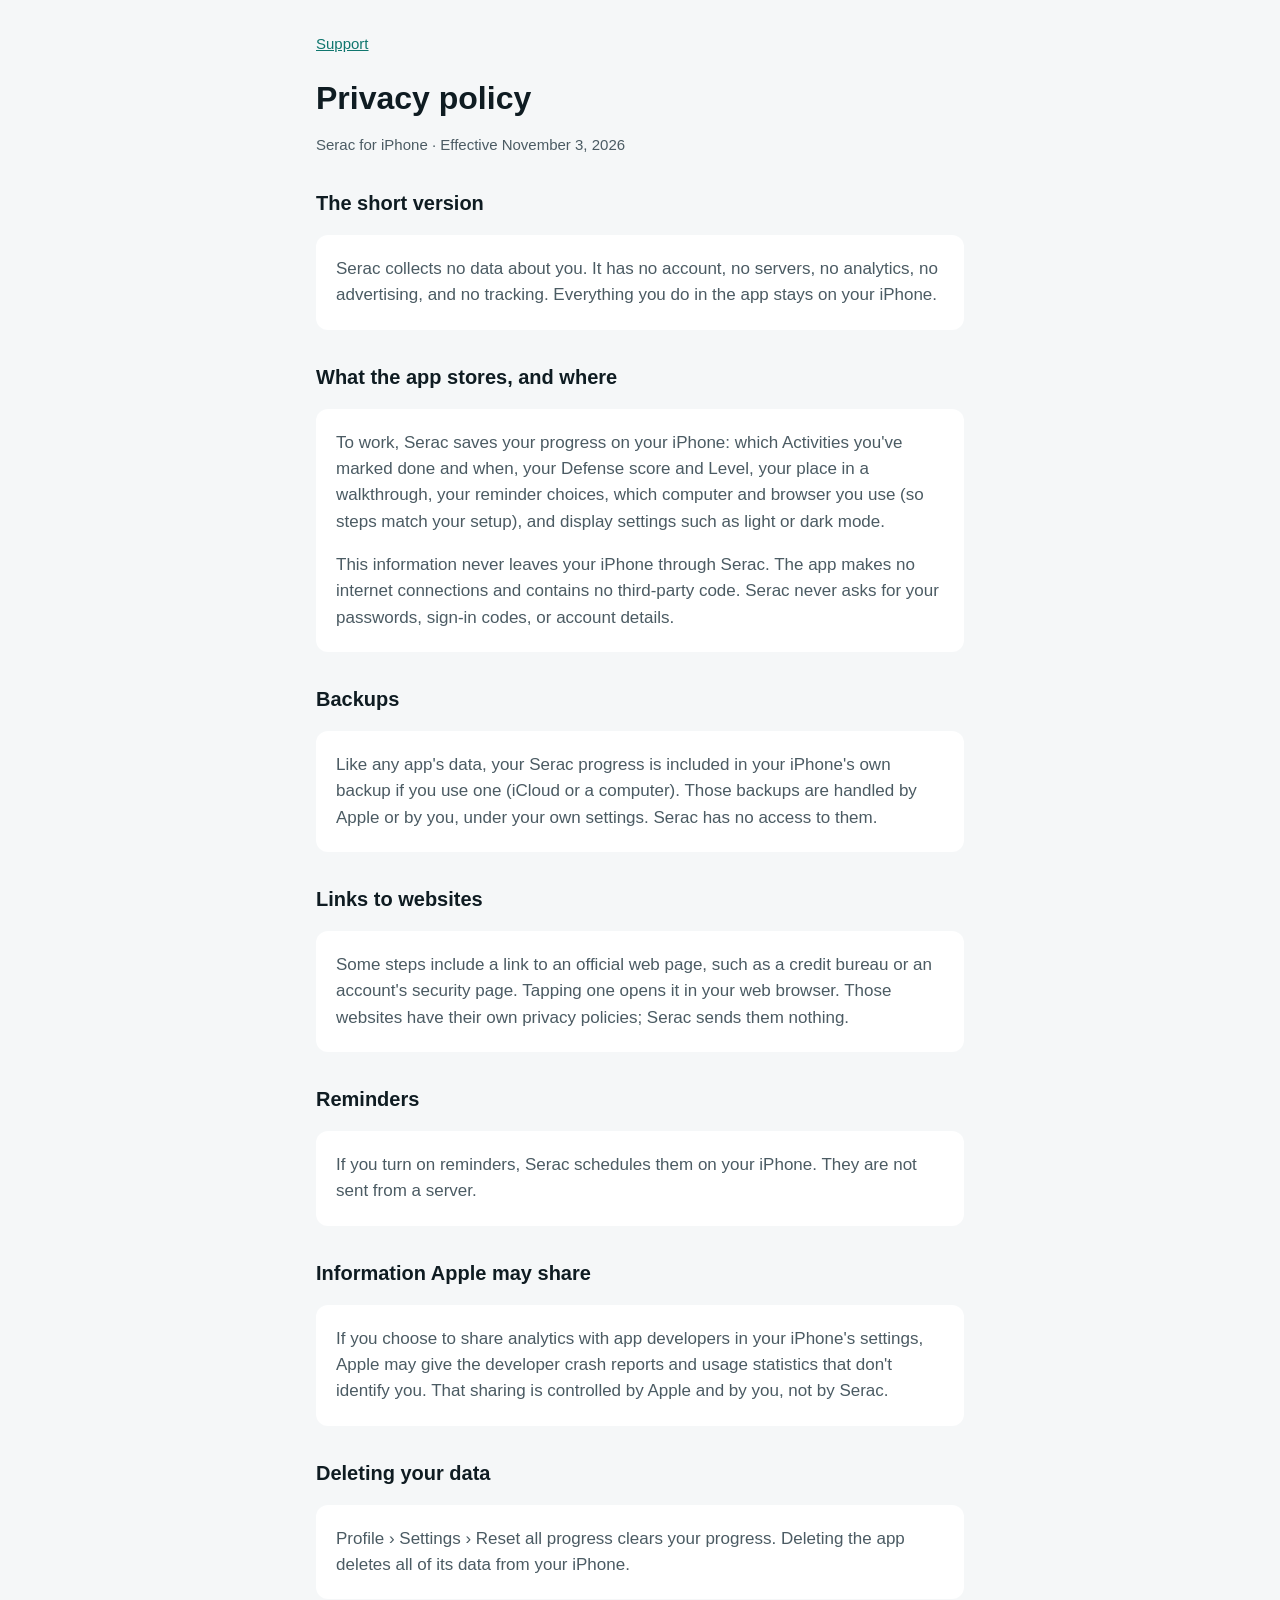
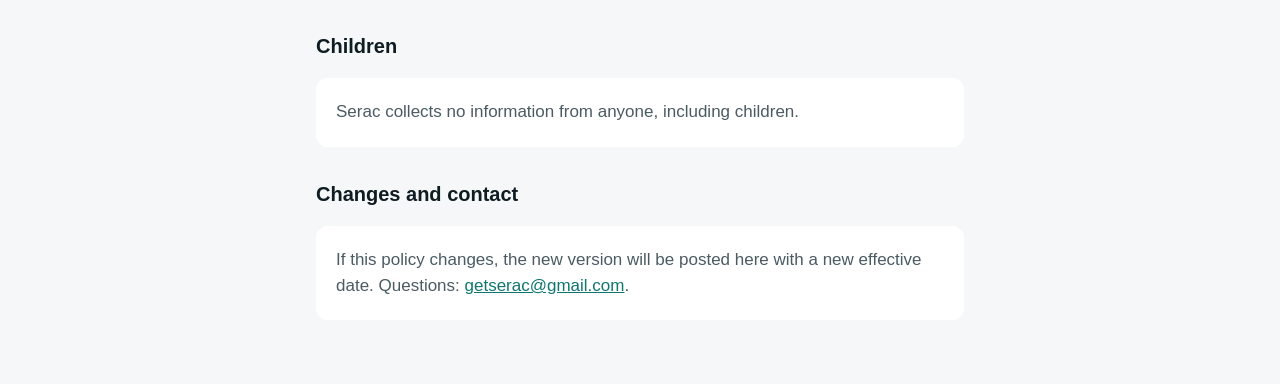
==== privacy.html @ 449bf63a "Support and privacy pages for Serac Copied from site/ in the app repository." ====
<!doctype html>
<!-- privacy.html: the Serac privacy policy (site/). Copied to the public getserac/getserac.github.io repo and served
     by GitHub Pages; its address is the App Store "Privacy Policy URL". Must match PrivacyInfo.xcprivacy,
     the App Privacy answers in APP_STORE.md, and the in-app PrivacyPromiseView. -->
<html lang="en">
<head>
<meta charset="utf-8">
<meta name="viewport" content="width=device-width, initial-scale=1">
<title>Serac Privacy Policy</title>
<link rel="stylesheet" href="style.css">
</head>
<body>
<main>
<nav><a href="index.html">Support</a></nav>
<h1>Privacy policy</h1>
<p class="meta">Serac for iPhone · Effective November 3, 2026</p>

<h2>The short version</h2>
<div class="card">
<p>Serac collects no data about you. It has no account, no servers, no analytics, no advertising, and no tracking. Everything you do in the app stays on your iPhone.</p>
</div>

<h2>What the app stores, and where</h2>
<div class="card">
<p>To work, Serac saves your progress on your iPhone: which Activities you've marked done and when, your Defense score and Level, your place in a walkthrough, your reminder choices, which computer and browser you use (so steps match your setup), and display settings such as light or dark mode.</p>
<p>This information never leaves your iPhone through Serac. The app makes no internet connections and contains no third-party code. Serac never asks for your passwords, sign-in codes, or account details.</p>
</div>

<h2>Backups</h2>
<div class="card">
<p>Like any app's data, your Serac progress is included in your iPhone's own backup if you use one (iCloud or a computer). Those backups are handled by Apple or by you, under your own settings. Serac has no access to them.</p>
</div>

<h2>Links to websites</h2>
<div class="card">
<p>Some steps include a link to an official web page, such as a credit bureau or an account's security page. Tapping one opens it in your web browser. Those websites have their own privacy policies; Serac sends them nothing.</p>
</div>

<h2>Reminders</h2>
<div class="card">
<p>If you turn on reminders, Serac schedules them on your iPhone. They are not sent from a server.</p>
</div>

<h2>Information Apple may share</h2>
<div class="card">
<p>If you choose to share analytics with app developers in your iPhone's settings, Apple may give the developer crash reports and usage statistics that don't identify you. That sharing is controlled by Apple and by you, not by Serac.</p>
</div>

<h2>Deleting your data</h2>
<div class="card">
<p>Profile › Settings › Reset all progress clears your progress. Deleting the app deletes all of its data from your iPhone.</p>
</div>

<h2>Children</h2>
<div class="card">
<p>Serac collects no information from anyone, including children.</p>
</div>

<h2>Changes and contact</h2>
<div class="card">
<p>If this policy changes, the new version will be posted here with a new effective date. Questions: <a href="mailto:getserac@gmail.com">getserac@gmail.com</a>.</p>
</div>
</main>
</body>
</html>
---- style.css ----
/* style.css: shared look for the Serac privacy and support pages (site/). Plain CSS, no fonts or
   scripts loaded from anywhere, so the pages make no third-party requests either. */
:root { --bg: #f5f7f8; --card: #ffffff; --text: #0f1c22; --muted: #4b5b63; --accent: #0f766e; }
@media (prefers-color-scheme: dark) {
  :root { --bg: #0b1418; --card: #13222a; --text: #e8f0f2; --muted: #a3b4bb; --accent: #2dd4bf; }
}
* { box-sizing: border-box; }
body { margin: 0; background: var(--bg); color: var(--text);
  font: 17px/1.55 -apple-system, BlinkMacSystemFont, "Segoe UI", Roboto, sans-serif; }
main { max-width: 680px; margin: 0 auto; padding: 32px 16px 64px; }
h1 { font-size: 32px; line-height: 1.2; margin: 0 0 8px; }
h2 { font-size: 20px; margin: 32px 0 8px; }
p, li { color: var(--muted); }
strong { color: var(--text); }
a { color: var(--accent); }
.card { background: var(--card); border-radius: 12px; padding: 4px 20px; margin-top: 16px; }
.meta { font-size: 15px; }
nav { margin-bottom: 24px; font-size: 15px; }
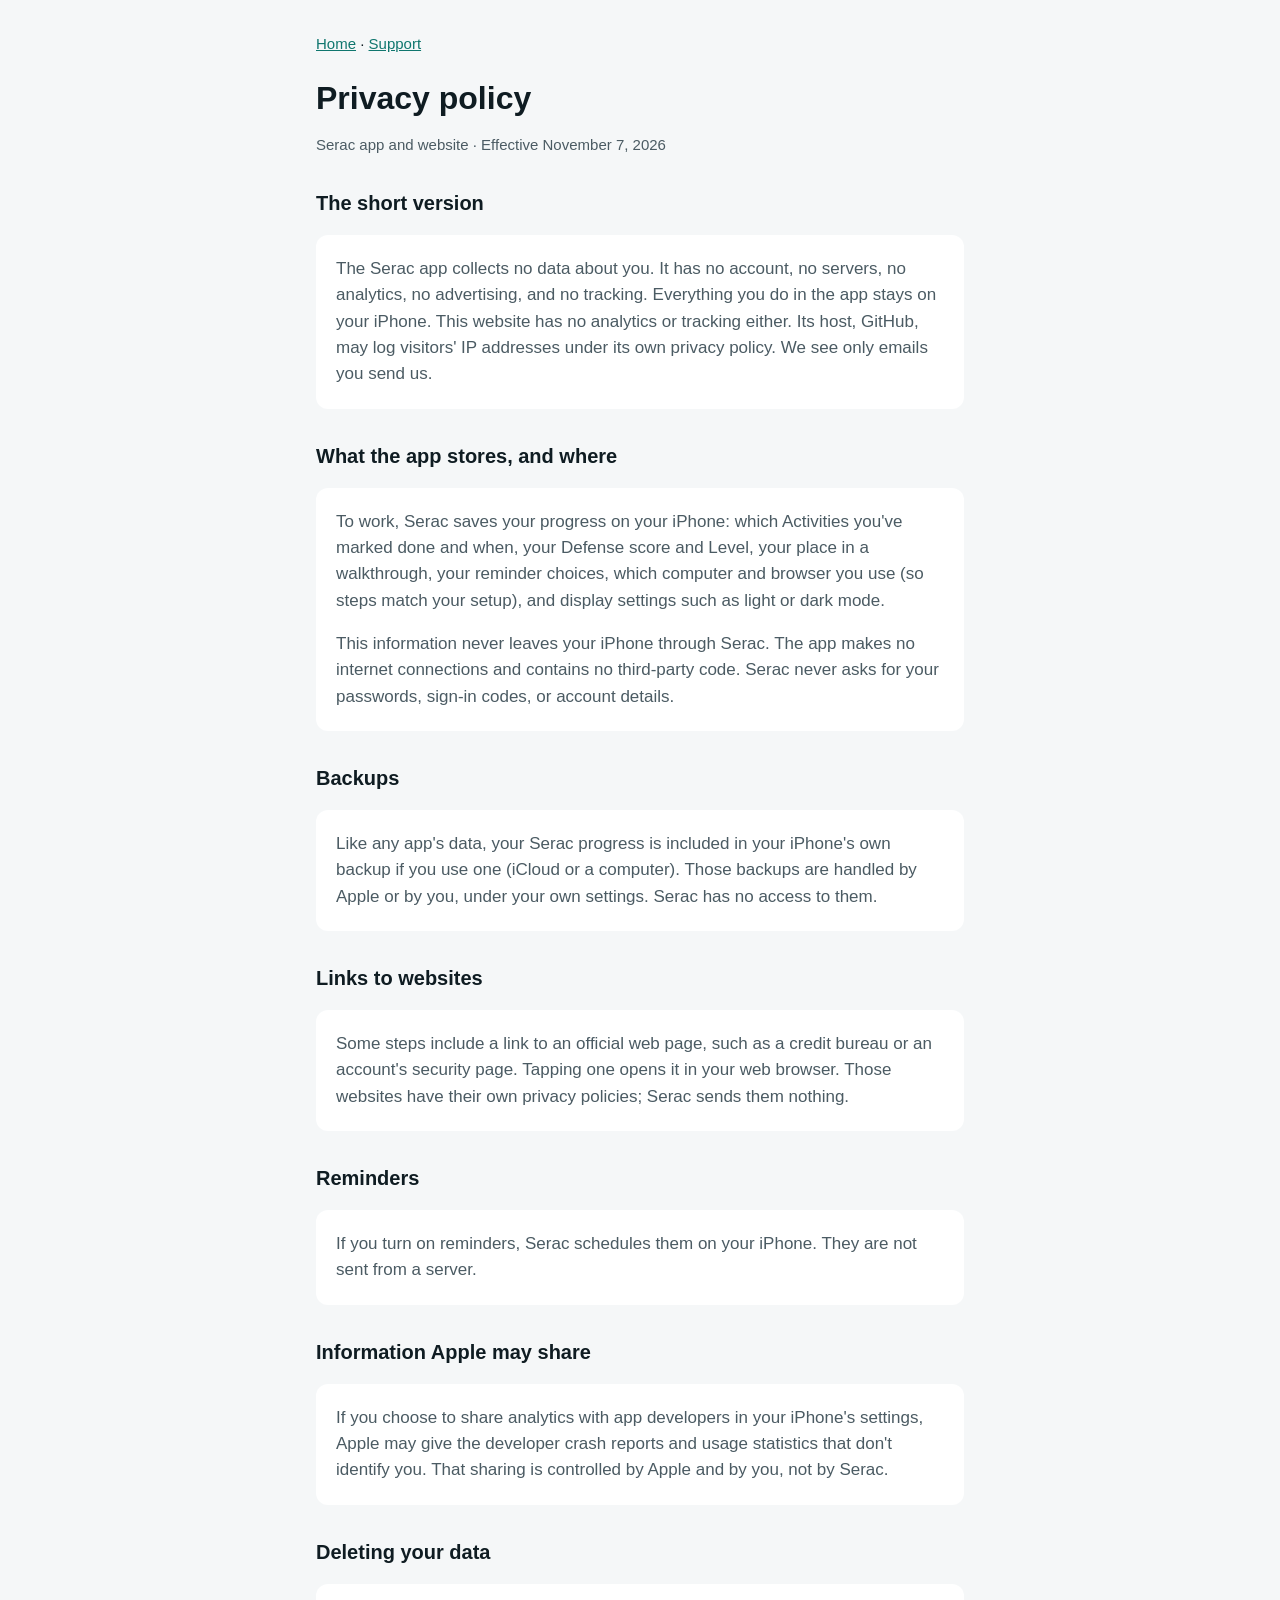
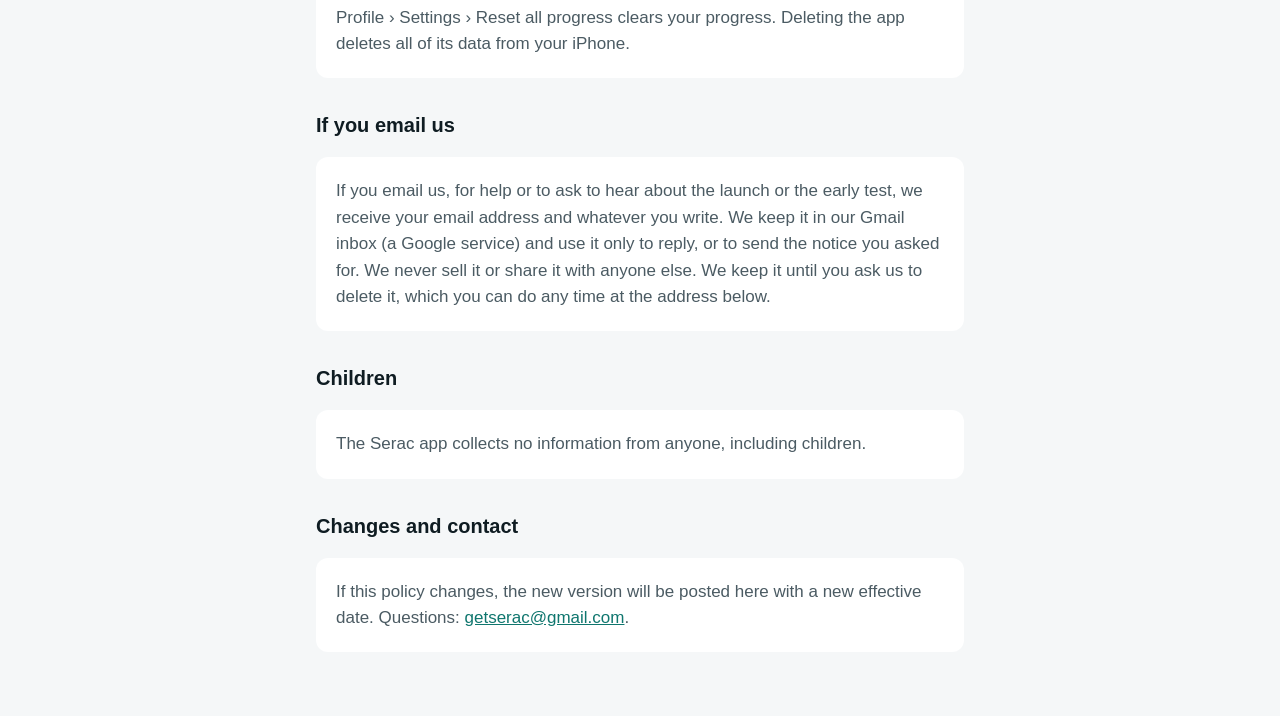
==== commit d7b67d38: "Landing page; support moves to support.html; privacy policy covers emails and the host" ====
--- a/privacy.html
+++ b/privacy.html
@@ -11,13 +11,13 @@
 </head>
 <body>
 <main>
-<nav><a href="index.html">Support</a></nav>
+<nav><a href="index.html">Home</a> · <a href="support.html">Support</a></nav>
 <h1>Privacy policy</h1>
-<p class="meta">Serac for iPhone · Effective November 3, 2026</p>
+<p class="meta">Serac app and website · Effective November 7, 2026</p>
 
 <h2>The short version</h2>
 <div class="card">
-<p>Serac collects no data about you. It has no account, no servers, no analytics, no advertising, and no tracking. Everything you do in the app stays on your iPhone.</p>
+<p>The Serac app collects no data about you. It has no account, no servers, no analytics, no advertising, and no tracking. Everything you do in the app stays on your iPhone. This website has no analytics or tracking either. Its host, GitHub, may log visitors' IP addresses under its own privacy policy. We see only emails you send us.</p>
 </div>
 
 <h2>What the app stores, and where</h2>
@@ -51,9 +51,14 @@
 <p>Profile › Settings › Reset all progress clears your progress. Deleting the app deletes all of its data from your iPhone.</p>
 </div>
 
+<h2>If you email us</h2>
+<div class="card">
+<p>If you email us, for help or to ask to hear about the launch or the early test, we receive your email address and whatever you write. We keep it in our Gmail inbox (a Google service) and use it only to reply, or to send the notice you asked for. We never sell it or share it with anyone else. We keep it until you ask us to delete it, which you can do any time at the address below.</p>
+</div>
+
 <h2>Children</h2>
 <div class="card">
-<p>Serac collects no information from anyone, including children.</p>
+<p>The Serac app collects no information from anyone, including children.</p>
 </div>
 
 <h2>Changes and contact</h2>
--- a/style.css
+++ b/style.css
@@ -1,8 +1,8 @@
-/* style.css: shared look for the Serac privacy and support pages (site/). Plain CSS, no fonts or
+/* style.css: shared look for the Serac landing, support and privacy pages (site/). Plain CSS, no fonts or
    scripts loaded from anywhere, so the pages make no third-party requests either. */
-:root { --bg: #f5f7f8; --card: #ffffff; --text: #0f1c22; --muted: #4b5b63; --accent: #0f766e; }
+:root { --bg: #f5f7f8; --card: #ffffff; --text: #0f1c22; --muted: #4b5b63; --accent: #0f766e; --on-accent: #ffffff; --line: #dde4e7; }
 @media (prefers-color-scheme: dark) {
-  :root { --bg: #0b1418; --card: #13222a; --text: #e8f0f2; --muted: #a3b4bb; --accent: #2dd4bf; }
+  :root { --bg: #0b1418; --card: #13222a; --text: #e8f0f2; --muted: #a3b4bb; --accent: #2dd4bf; --on-accent: #0b1418; --line: #24343c; }
 }
 * { box-sizing: border-box; }
 body { margin: 0; background: var(--bg); color: var(--text);
@@ -16,3 +16,24 @@
 .card { background: var(--card); border-radius: 12px; padding: 4px 20px; margin-top: 16px; }
 .meta { font-size: 15px; }
 nav { margin-bottom: 24px; font-size: 15px; }
+
+/* Landing page (index.html). */
+main.wide { max-width: 960px; }
+.hero { text-align: center; padding: 24px 0 8px; }
+.hero h1 { font-size: 48px; margin-bottom: 12px; }
+.lede { font-size: 20px; max-width: 620px; margin: 0 auto 16px; }
+.badge { display: inline-block; margin: 0 0 20px; padding: 4px 12px; border-radius: 999px;
+  background: var(--card); color: var(--text); font-size: 15px; font-weight: 600; }
+.actions { display: flex; flex-wrap: wrap; gap: 12px; justify-content: center; }
+.button { display: inline-block; padding: 12px 22px; border-radius: 12px; min-height: 44px;
+  background: var(--accent); color: var(--on-accent); font-weight: 600; text-decoration: none; }
+.button.secondary { background: var(--card); color: var(--accent); }
+.features { display: grid; grid-template-columns: repeat(auto-fit, minmax(240px, 1fr)); gap: 16px; margin-top: 32px; }
+.features .card { margin-top: 0; padding: 4px 20px 12px; }
+.features h2, section.card h2 { margin-top: 16px; }
+.shots { display: grid; grid-template-columns: repeat(4, 1fr); gap: 16px; margin: 40px 0 16px; }
+.shots img { width: 100%; height: auto; border-radius: 18px; border: 1px solid var(--line); }
+@media (max-width: 700px) { .shots { grid-template-columns: repeat(2, 1fr); } .hero h1 { font-size: 40px; } }
+section.card { margin-top: 32px; padding-bottom: 12px; }
+.honest { text-align: center; margin-top: 32px; }
+footer { text-align: center; font-size: 15px; margin-top: 32px; color: var(--muted); }
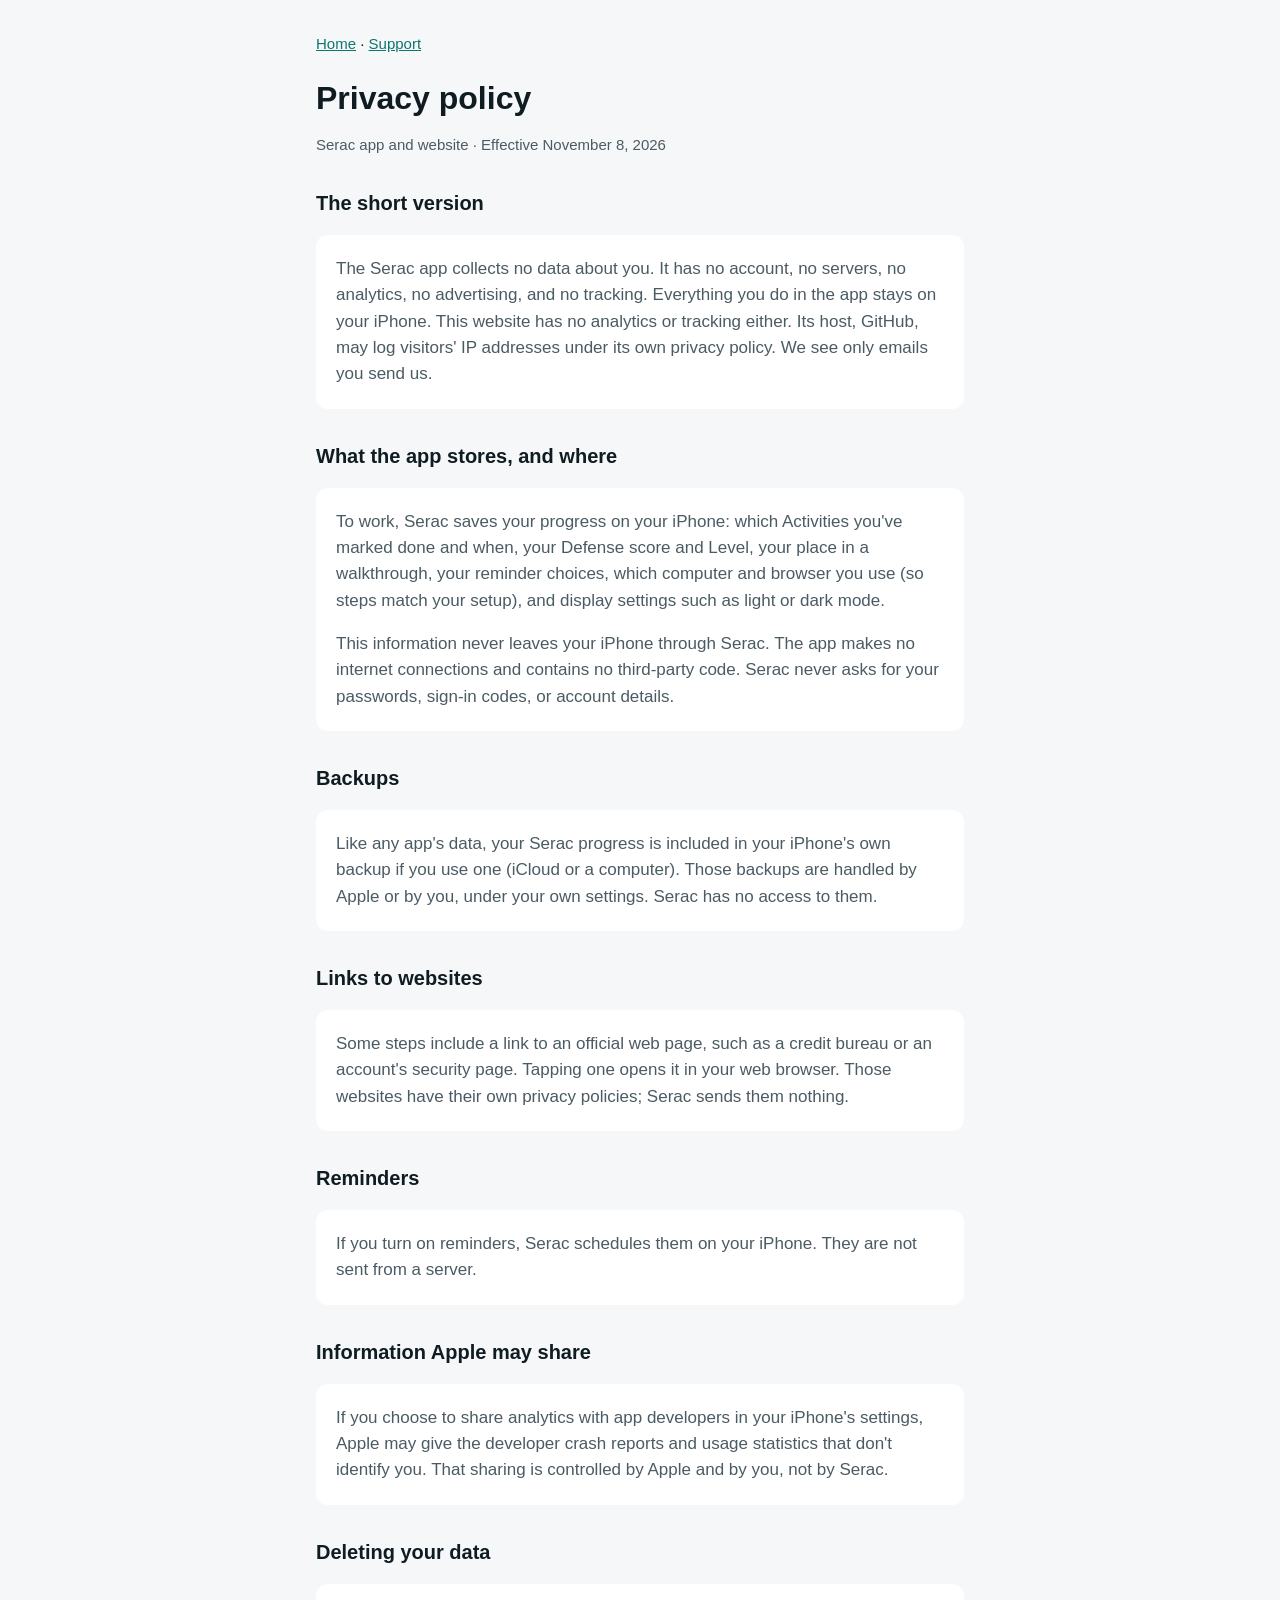
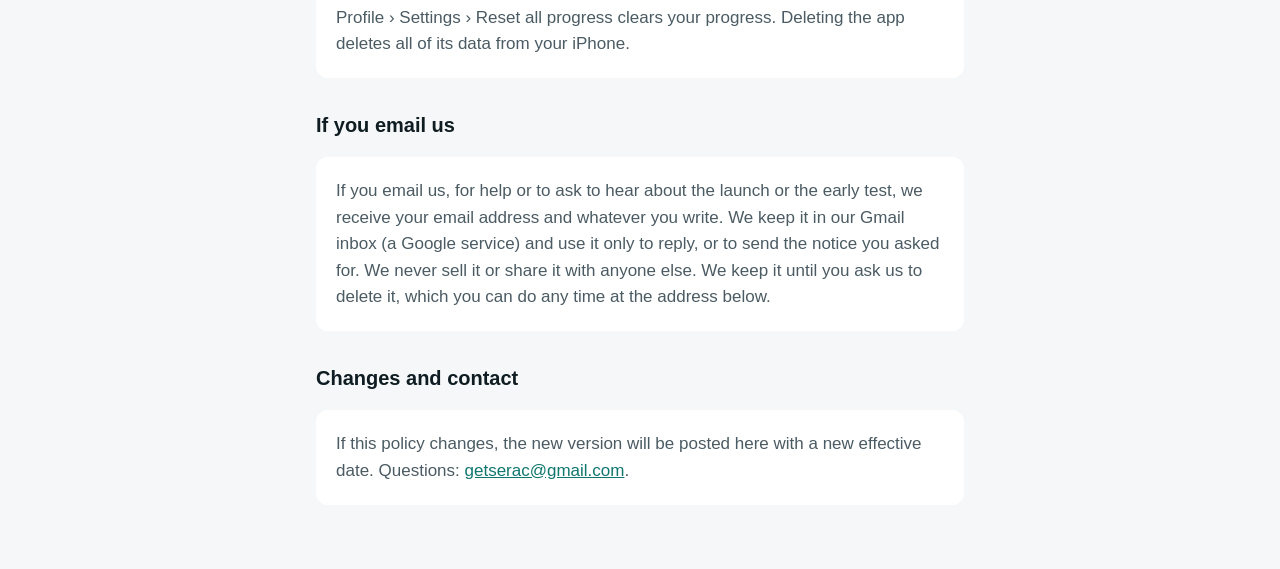
==== commit a282de15: "Privacy policy: drop the Children section" ====
--- a/privacy.html
+++ b/privacy.html
@@ -13,7 +13,7 @@
 <main>
 <nav><a href="index.html">Home</a> · <a href="support.html">Support</a></nav>
 <h1>Privacy policy</h1>
-<p class="meta">Serac app and website · Effective November 7, 2026</p>
+<p class="meta">Serac app and website · Effective November 8, 2026</p>
 
 <h2>The short version</h2>
 <div class="card">
@@ -56,11 +56,6 @@
 <p>If you email us, for help or to ask to hear about the launch or the early test, we receive your email address and whatever you write. We keep it in our Gmail inbox (a Google service) and use it only to reply, or to send the notice you asked for. We never sell it or share it with anyone else. We keep it until you ask us to delete it, which you can do any time at the address below.</p>
 </div>
 
-<h2>Children</h2>
-<div class="card">
-<p>The Serac app collects no information from anyone, including children.</p>
-</div>
-
 <h2>Changes and contact</h2>
 <div class="card">
 <p>If this policy changes, the new version will be posted here with a new effective date. Questions: <a href="mailto:getserac@gmail.com">getserac@gmail.com</a>.</p>
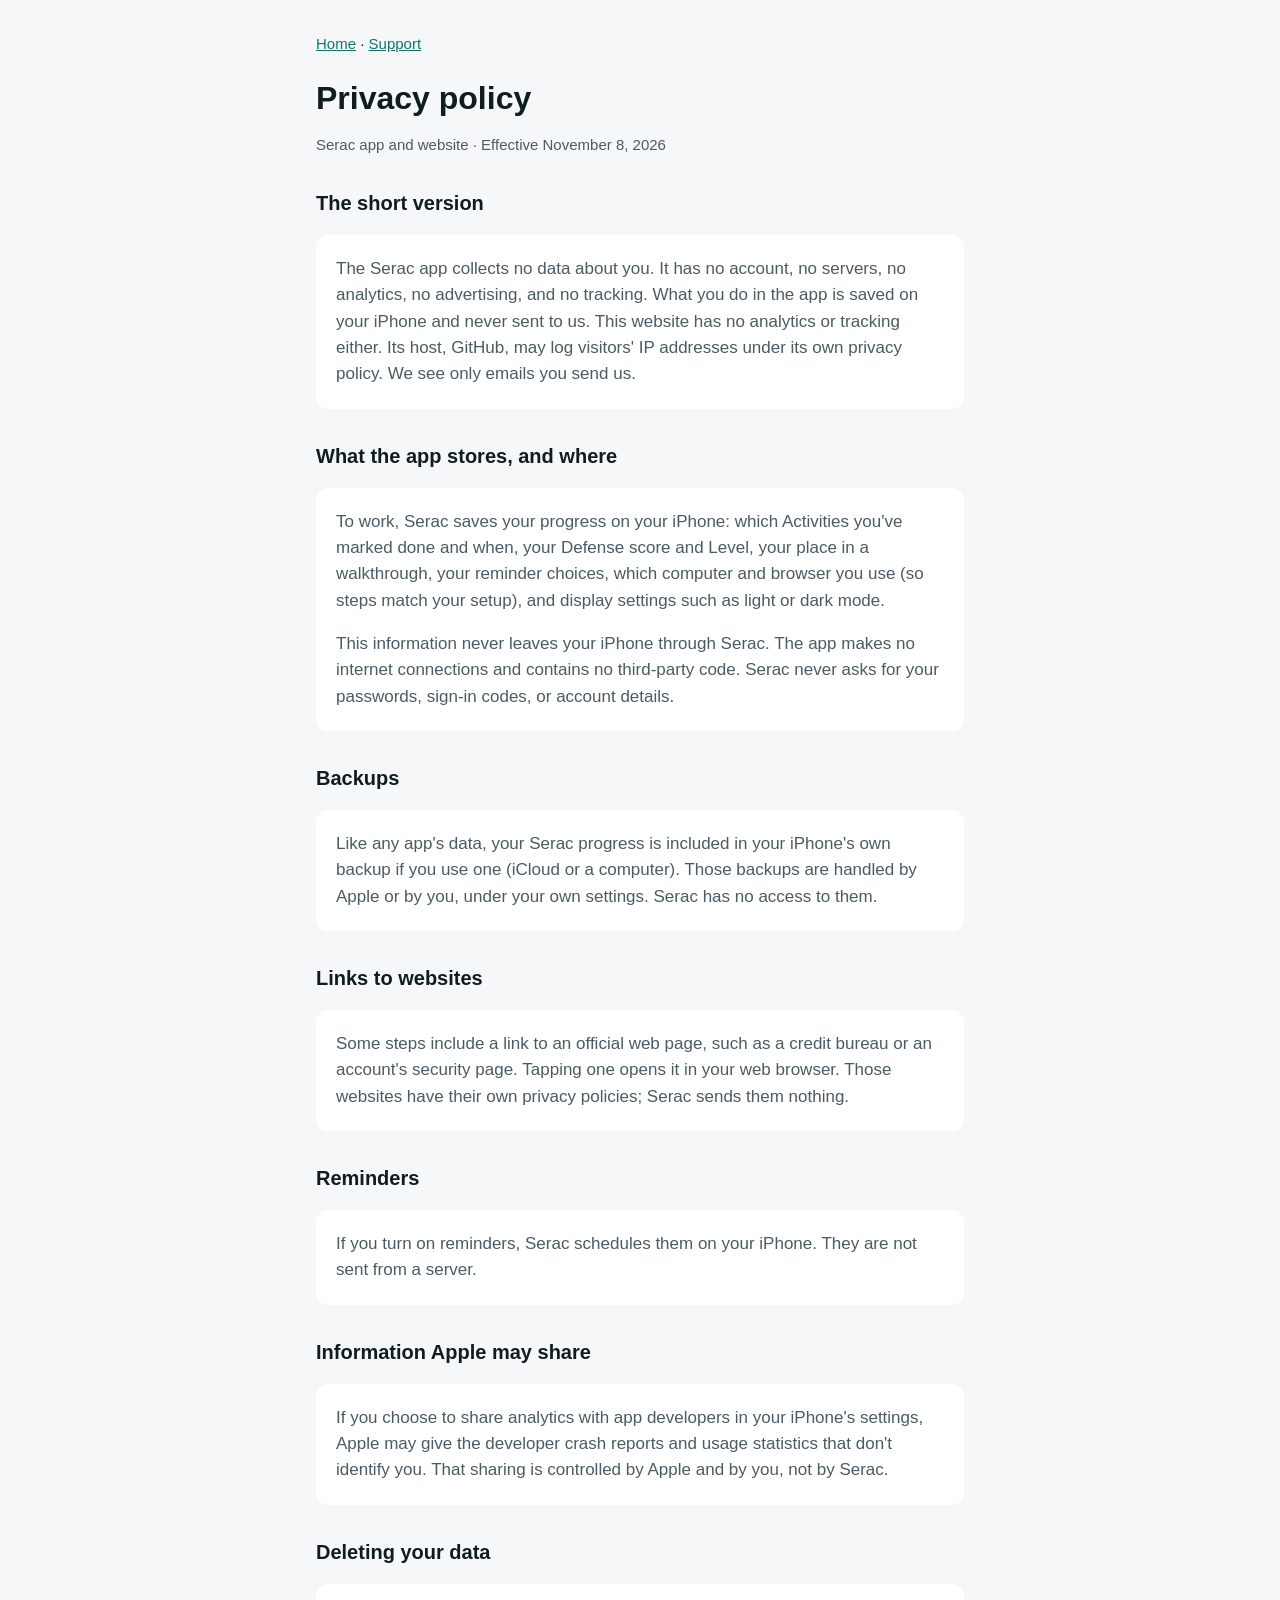
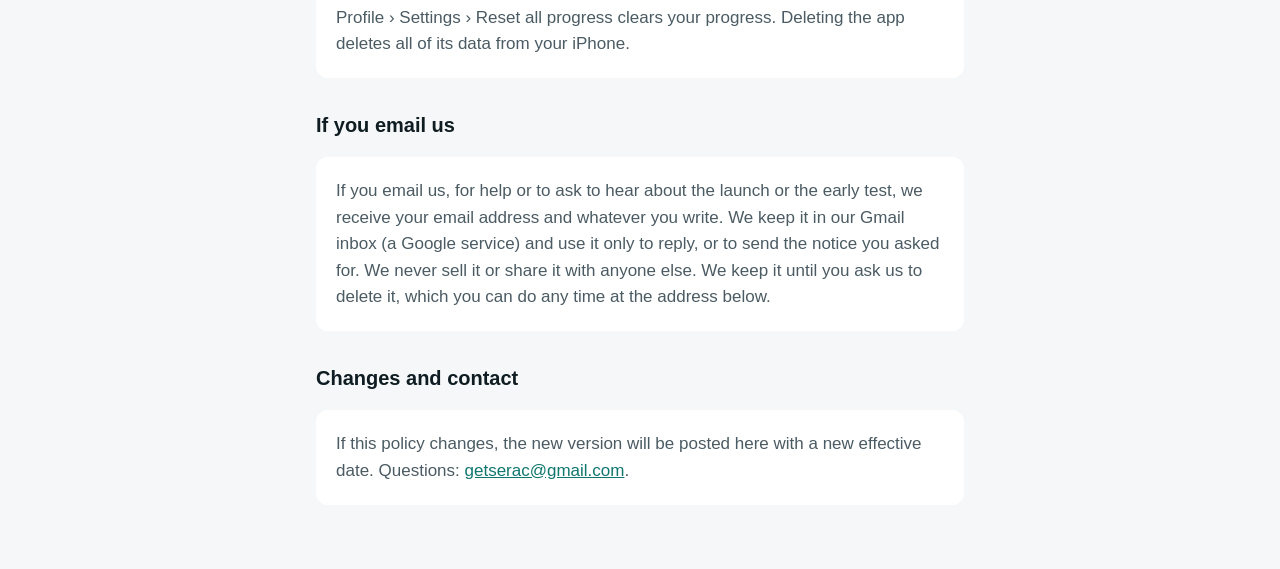
==== commit 46cd7de7: "Privacy wording: progress is saved on your iPhone, never sent to us" ====
--- a/privacy.html
+++ b/privacy.html
@@ -17,7 +17,7 @@
 
 <h2>The short version</h2>
 <div class="card">
-<p>The Serac app collects no data about you. It has no account, no servers, no analytics, no advertising, and no tracking. Everything you do in the app stays on your iPhone. This website has no analytics or tracking either. Its host, GitHub, may log visitors' IP addresses under its own privacy policy. We see only emails you send us.</p>
+<p>The Serac app collects no data about you. It has no account, no servers, no analytics, no advertising, and no tracking. What you do in the app is saved on your iPhone and never sent to us. This website has no analytics or tracking either. Its host, GitHub, may log visitors' IP addresses under its own privacy policy. We see only emails you send us.</p>
 </div>
 
 <h2>What the app stores, and where</h2>
